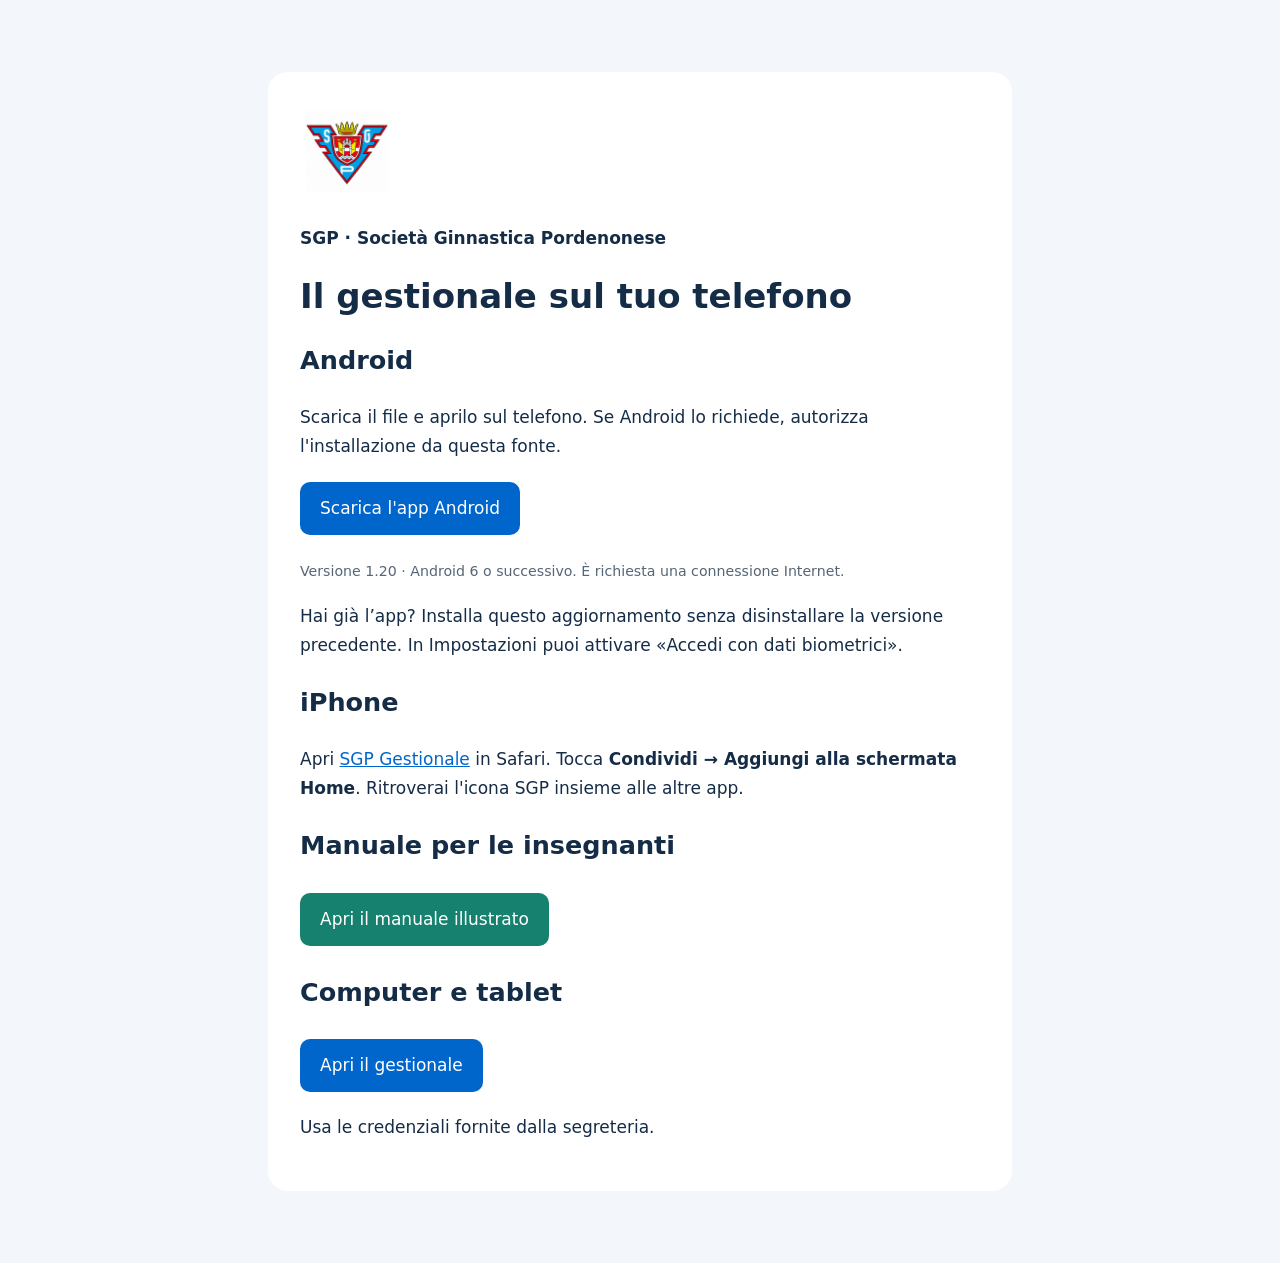
==== installa.html @ 2f0a6590 "Add booking-only lesson packages and linked Wix athlete records; Android 1.20" ====
<!doctype html><html lang="it"><meta charset="utf-8"><meta name="viewport" content="width=device-width,initial-scale=1"><title>Installa SGP Gestionale</title><style>body{font:17px/1.7 system-ui,sans-serif;color:#152c47;background:#f3f6fa;margin:0}main{max-width:680px;margin:8vh auto;padding:32px;background:white;border-radius:20px}.logo{width:94px;height:94px;border-radius:22px;object-fit:contain;background:white}h1{line-height:1.19}a{color:#0066cc}.button{display:inline-block;padding:12px 20px;border-radius:10px;background:#0066cc;color:white;text-decoration:none;margin:4px 5px 4px 0}.secondary{background:#16816e}small{color:#567}</style><main><img class="logo" src="./icon-192.png?v=2" alt="Logo SGP"><p><b>SGP · Società Ginnastica Pordenonese</b></p><h1>Il gestionale sul tuo telefono</h1><h2>Android</h2><p>Scarica il file e aprilo sul telefono. Se Android lo richiede, autorizza l'installazione da questa fonte.</p><a class="button" href="./SGP-Gestionale-Android-1.20.apk" download>Scarica l'app Android</a><p><small>Versione 1.20 · Android 6 o successivo. È richiesta una connessione Internet.</small></p><p>Hai già l’app? Installa questo aggiornamento senza disinstallare la versione precedente. In Impostazioni puoi attivare «Accedi con dati biometrici».</p><h2>iPhone</h2><p>Apri <a href="./">SGP Gestionale</a> in Safari. Tocca <b>Condividi → Aggiungi alla schermata Home</b>. Ritroverai l'icona SGP insieme alle altre app.</p><h2>Manuale per le insegnanti</h2><p><a class="button secondary" href="./Manuale-insegnanti-SGP.pdf">Apri il manuale illustrato</a></p><h2>Computer e tablet</h2><p><a class="button" href="./">Apri il gestionale</a></p><p>Usa le credenziali fornite dalla segreteria.</p></main></html>
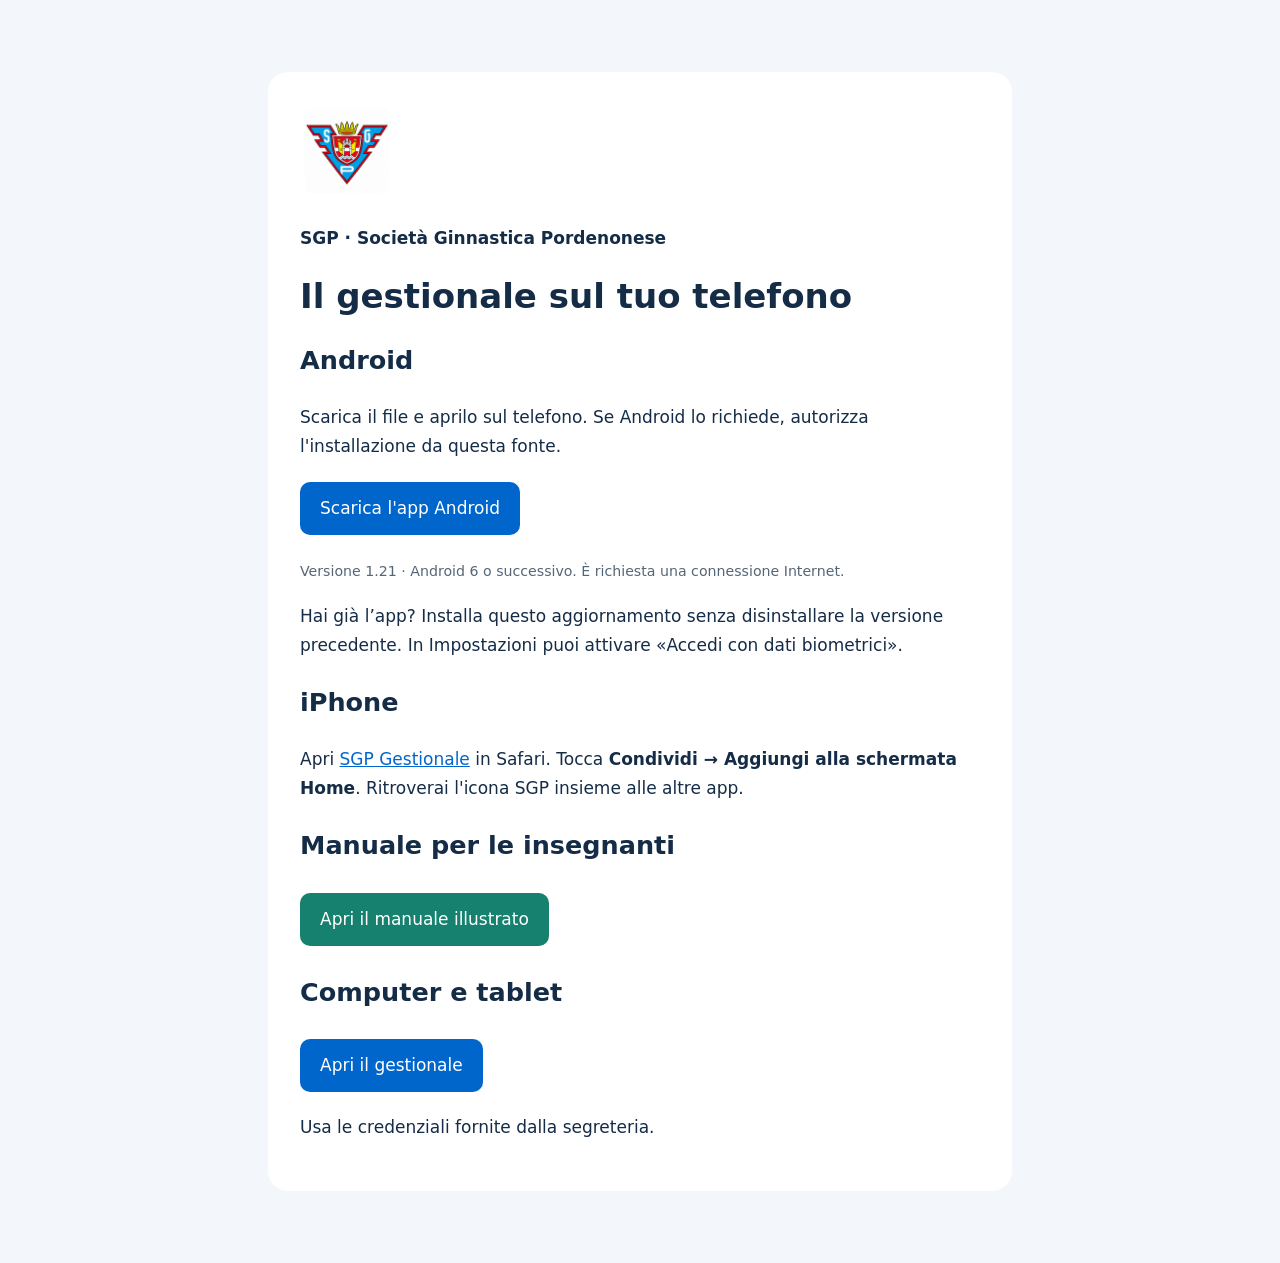
==== commit 76adeed0: "Add secretary controlled seasonal themes and Android 1.21" ====
--- a/installa.html
+++ b/installa.html
@@ -1,2 +1,2 @@
-<!doctype html><html lang="it"><meta charset="utf-8"><meta name="viewport" content="width=device-width,initial-scale=1"><title>Installa SGP Gestionale</title><style>body{font:17px/1.7 system-ui,sans-serif;color:#152c47;background:#f3f6fa;margin:0}main{max-width:680px;margin:8vh auto;padding:32px;background:white;border-radius:20px}.logo{width:94px;height:94px;border-radius:22px;object-fit:contain;background:white}h1{line-height:1.19}a{color:#0066cc}.button{display:inline-block;padding:12px 20px;border-radius:10px;background:#0066cc;color:white;text-decoration:none;margin:4px 5px 4px 0}.secondary{background:#16816e}small{color:#567}</style><main><img class="logo" src="./icon-192.png?v=2" alt="Logo SGP"><p><b>SGP · Società Ginnastica Pordenonese</b></p><h1>Il gestionale sul tuo telefono</h1><h2>Android</h2><p>Scarica il file e aprilo sul telefono. Se Android lo richiede, autorizza l'installazione da questa fonte.</p><a class="button" href="./SGP-Gestionale-Android-1.20.apk" download>Scarica l'app Android</a><p><small>Versione 1.20 · Android 6 o successivo. È richiesta una connessione Internet.</small></p><p>Hai già l’app? Installa questo aggiornamento senza disinstallare la versione precedente. In Impostazioni puoi attivare «Accedi con dati biometrici».</p><h2>iPhone</h2><p>Apri <a href="./">SGP Gestionale</a> in Safari. Tocca <b>Condividi → Aggiungi alla schermata Home</b>. Ritroverai l'icona SGP insieme alle altre app.</p><h2>Manuale per le insegnanti</h2><p><a class="button secondary" href="./Manuale-insegnanti-SGP.pdf">Apri il manuale illustrato</a></p><h2>Computer e tablet</h2><p><a class="button" href="./">Apri il gestionale</a></p><p>Usa le credenziali fornite dalla segreteria.</p></main></html>
+<!doctype html><html lang="it"><meta charset="utf-8"><meta name="viewport" content="width=device-width,initial-scale=1"><title>Installa SGP Gestionale</title><style>body{font:17px/1.7 system-ui,sans-serif;color:#152c47;background:#f3f6fa;margin:0}main{max-width:680px;margin:8vh auto;padding:32px;background:white;border-radius:20px}.logo{width:94px;height:94px;border-radius:22px;object-fit:contain;background:white}h1{line-height:1.19}a{color:#0066cc}.button{display:inline-block;padding:12px 20px;border-radius:10px;background:#0066cc;color:white;text-decoration:none;margin:4px 5px 4px 0}.secondary{background:#16816e}small{color:#567}</style><main><img class="logo" src="./icon-192.png?v=3" alt="Logo SGP"><p><b>SGP · Società Ginnastica Pordenonese</b></p><h1>Il gestionale sul tuo telefono</h1><h2>Android</h2><p>Scarica il file e aprilo sul telefono. Se Android lo richiede, autorizza l'installazione da questa fonte.</p><a class="button" href="./SGP-Gestionale-Android-1.21.apk" download>Scarica l'app Android</a><p><small>Versione 1.21 · Android 6 o successivo. È richiesta una connessione Internet.</small></p><p>Hai già l’app? Installa questo aggiornamento senza disinstallare la versione precedente. In Impostazioni puoi attivare «Accedi con dati biometrici».</p><h2>iPhone</h2><p>Apri <a href="./">SGP Gestionale</a> in Safari. Tocca <b>Condividi → Aggiungi alla schermata Home</b>. Ritroverai l'icona SGP insieme alle altre app.</p><h2>Manuale per le insegnanti</h2><p><a class="button secondary" href="./Manuale-insegnanti-SGP.pdf">Apri il manuale illustrato</a></p><h2>Computer e tablet</h2><p><a class="button" href="./">Apri il gestionale</a></p><p>Usa le credenziali fornite dalla segreteria.</p></main></html>
 
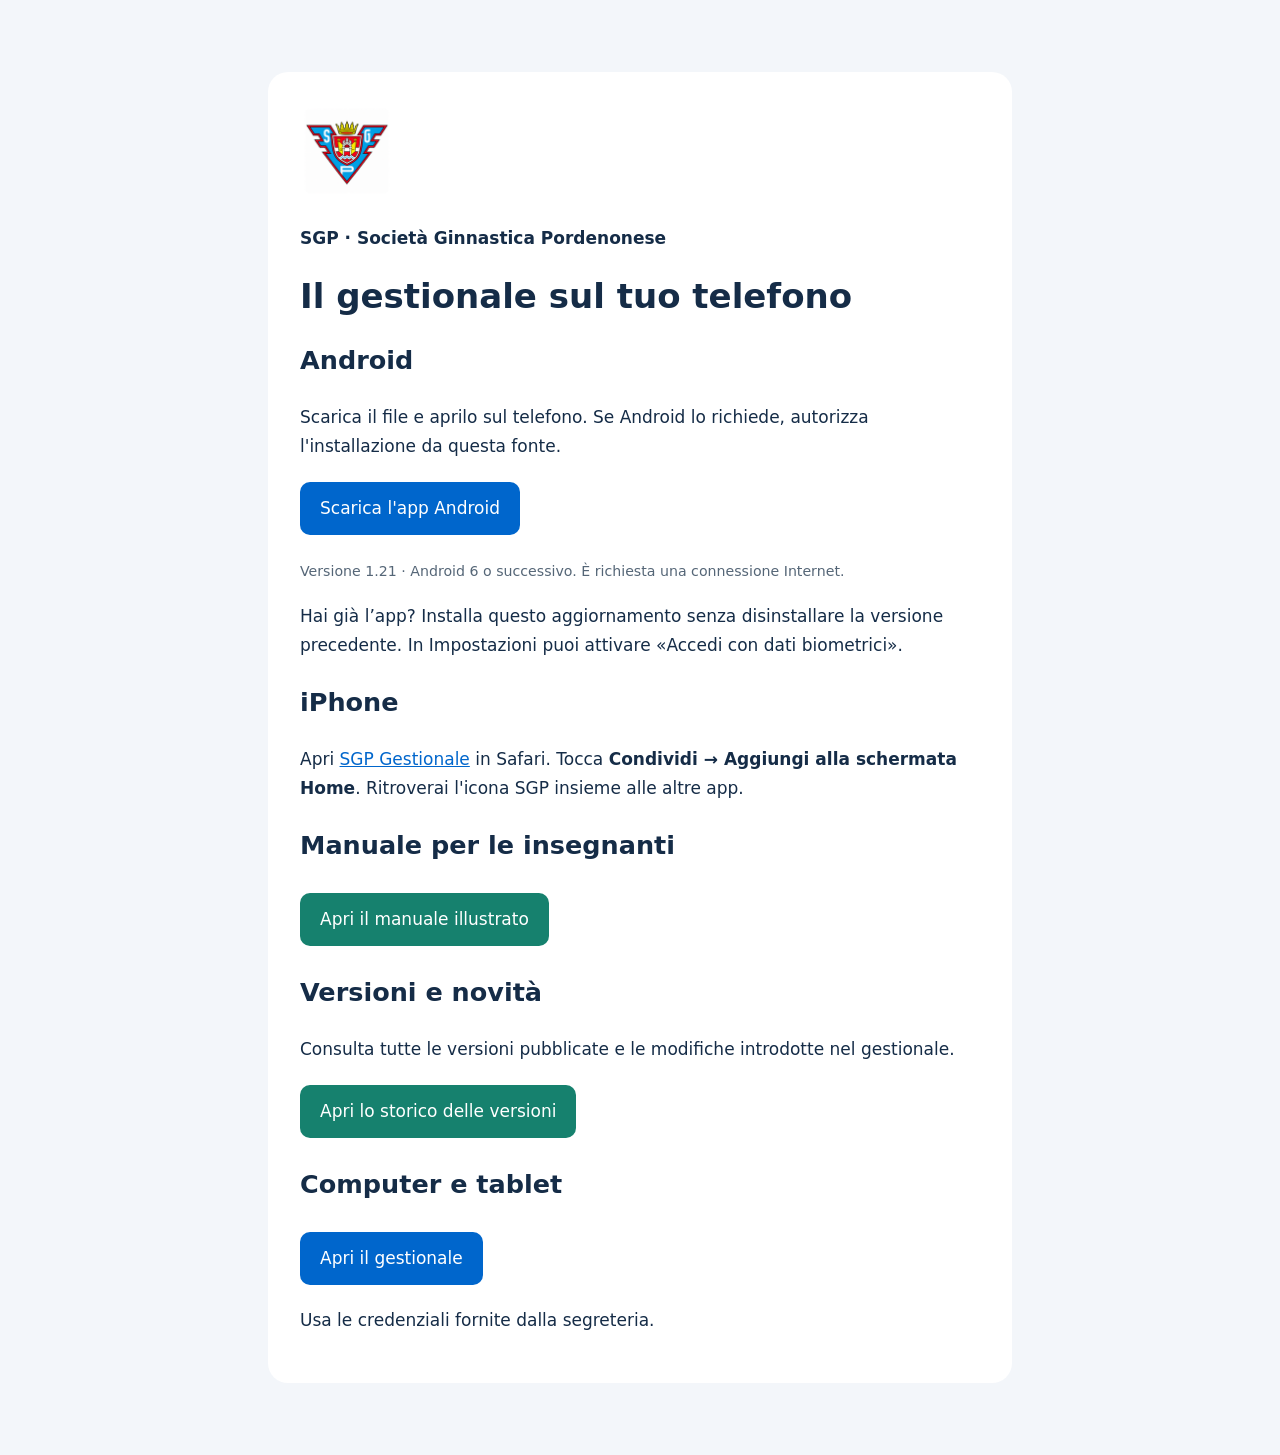
==== commit 64673f78: "Publish complete release history and link it from installer" ====
--- a/installa.html
+++ b/installa.html
@@ -1,2 +1,2 @@
-<!doctype html><html lang="it"><meta charset="utf-8"><meta name="viewport" content="width=device-width,initial-scale=1"><title>Installa SGP Gestionale</title><style>body{font:17px/1.7 system-ui,sans-serif;color:#152c47;background:#f3f6fa;margin:0}main{max-width:680px;margin:8vh auto;padding:32px;background:white;border-radius:20px}.logo{width:94px;height:94px;border-radius:22px;object-fit:contain;background:white}h1{line-height:1.19}a{color:#0066cc}.button{display:inline-block;padding:12px 20px;border-radius:10px;background:#0066cc;color:white;text-decoration:none;margin:4px 5px 4px 0}.secondary{background:#16816e}small{color:#567}</style><main><img class="logo" src="./icon-192.png?v=3" alt="Logo SGP"><p><b>SGP · Società Ginnastica Pordenonese</b></p><h1>Il gestionale sul tuo telefono</h1><h2>Android</h2><p>Scarica il file e aprilo sul telefono. Se Android lo richiede, autorizza l'installazione da questa fonte.</p><a class="button" href="./SGP-Gestionale-Android-1.21.apk" download>Scarica l'app Android</a><p><small>Versione 1.21 · Android 6 o successivo. È richiesta una connessione Internet.</small></p><p>Hai già l’app? Installa questo aggiornamento senza disinstallare la versione precedente. In Impostazioni puoi attivare «Accedi con dati biometrici».</p><h2>iPhone</h2><p>Apri <a href="./">SGP Gestionale</a> in Safari. Tocca <b>Condividi → Aggiungi alla schermata Home</b>. Ritroverai l'icona SGP insieme alle altre app.</p><h2>Manuale per le insegnanti</h2><p><a class="button secondary" href="./Manuale-insegnanti-SGP.pdf">Apri il manuale illustrato</a></p><h2>Computer e tablet</h2><p><a class="button" href="./">Apri il gestionale</a></p><p>Usa le credenziali fornite dalla segreteria.</p></main></html>
+<!doctype html><html lang="it"><meta charset="utf-8"><meta name="viewport" content="width=device-width,initial-scale=1"><title>Installa SGP Gestionale</title><style>body{font:17px/1.7 system-ui,sans-serif;color:#152c47;background:#f3f6fa;margin:0}main{max-width:680px;margin:8vh auto;padding:32px;background:white;border-radius:20px}.logo{width:94px;height:94px;border-radius:22px;object-fit:contain;background:white}h1{line-height:1.19}a{color:#0066cc}.button{display:inline-block;padding:12px 20px;border-radius:10px;background:#0066cc;color:white;text-decoration:none;margin:4px 5px 4px 0}.secondary{background:#16816e}small{color:#567}</style><main><img class="logo" src="./icon-192.png?v=3" alt="Logo SGP"><p><b>SGP · Società Ginnastica Pordenonese</b></p><h1>Il gestionale sul tuo telefono</h1><h2>Android</h2><p>Scarica il file e aprilo sul telefono. Se Android lo richiede, autorizza l'installazione da questa fonte.</p><a class="button" href="./SGP-Gestionale-Android-1.21.apk" download>Scarica l'app Android</a><p><small>Versione 1.21 · Android 6 o successivo. È richiesta una connessione Internet.</small></p><p>Hai già l’app? Installa questo aggiornamento senza disinstallare la versione precedente. In Impostazioni puoi attivare «Accedi con dati biometrici».</p><h2>iPhone</h2><p>Apri <a href="./">SGP Gestionale</a> in Safari. Tocca <b>Condividi → Aggiungi alla schermata Home</b>. Ritroverai l'icona SGP insieme alle altre app.</p><h2>Manuale per le insegnanti</h2><p><a class="button secondary" href="./Manuale-insegnanti-SGP.pdf">Apri il manuale illustrato</a></p><h2>Versioni e novità</h2><p>Consulta tutte le versioni pubblicate e le modifiche introdotte nel gestionale.</p><p><a class="button secondary" href="./versioni.html">Apri lo storico delle versioni</a></p><h2>Computer e tablet</h2><p><a class="button" href="./">Apri il gestionale</a></p><p>Usa le credenziali fornite dalla segreteria.</p></main></html>
 
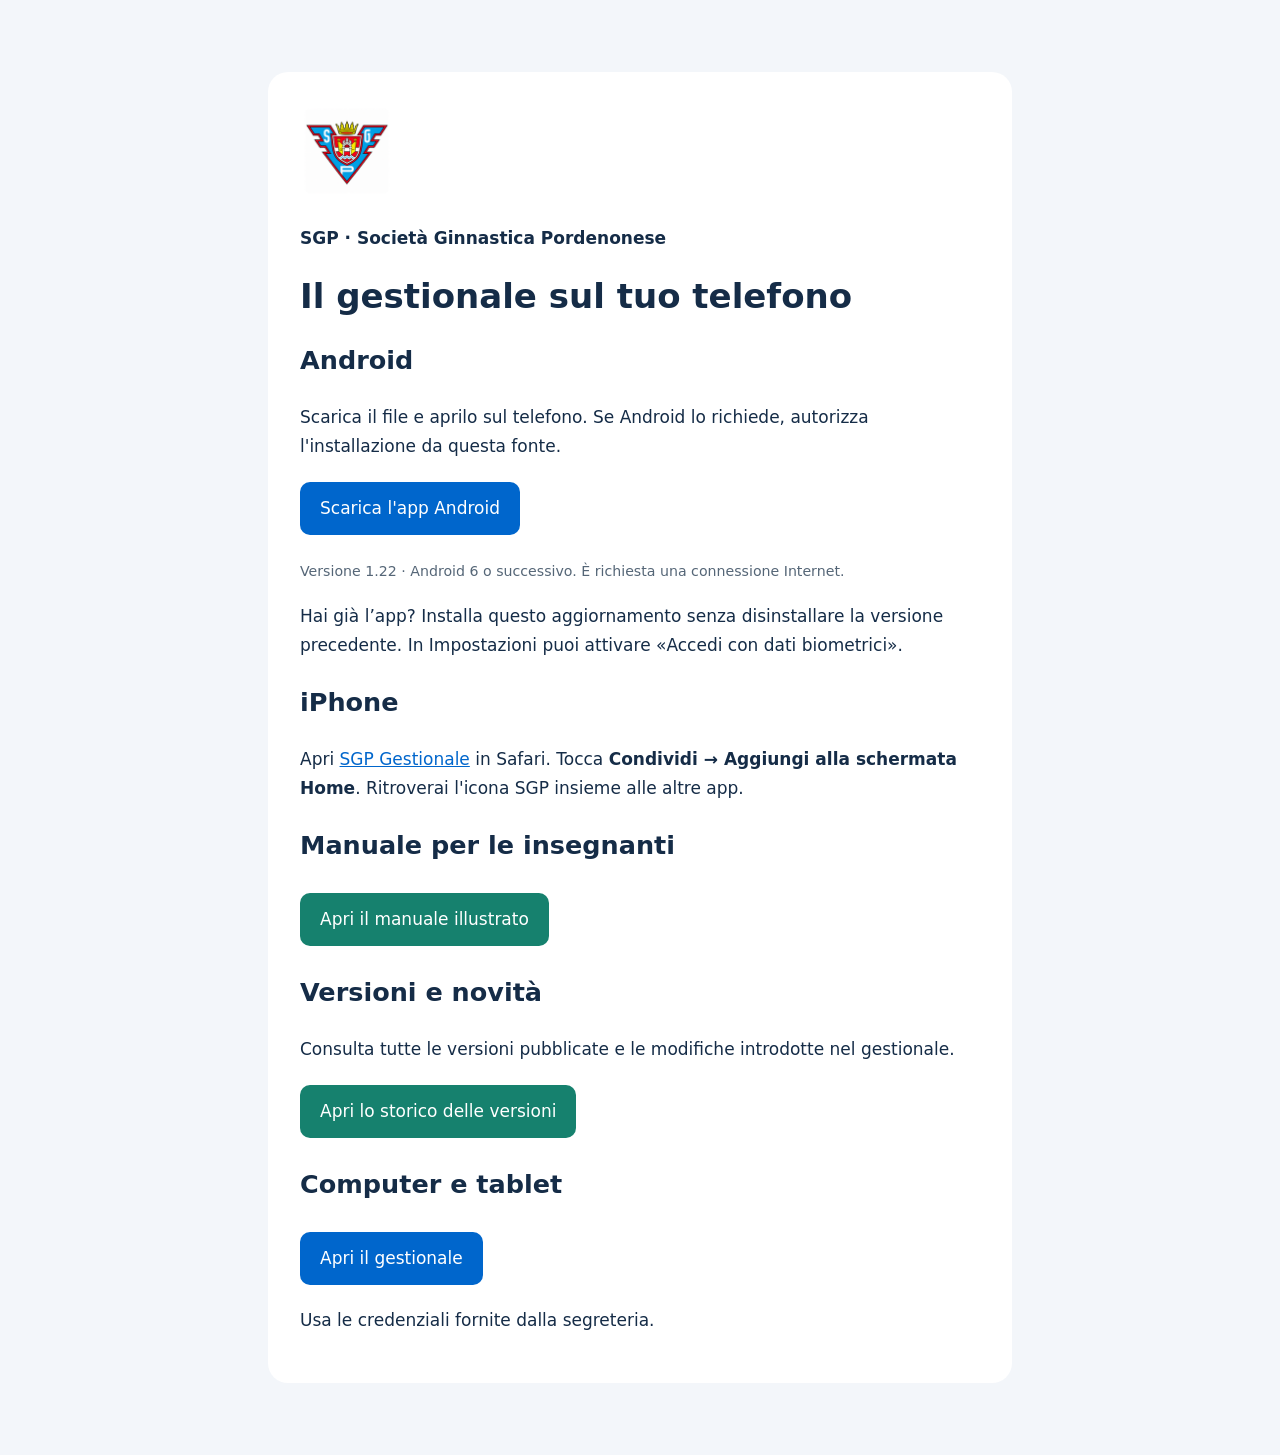
==== commit bee9c147: "Add per-course first lesson dates for trial athletes; Android 1.22" ====
--- a/installa.html
+++ b/installa.html
@@ -1,2 +1,2 @@
-<!doctype html><html lang="it"><meta charset="utf-8"><meta name="viewport" content="width=device-width,initial-scale=1"><title>Installa SGP Gestionale</title><style>body{font:17px/1.7 system-ui,sans-serif;color:#152c47;background:#f3f6fa;margin:0}main{max-width:680px;margin:8vh auto;padding:32px;background:white;border-radius:20px}.logo{width:94px;height:94px;border-radius:22px;object-fit:contain;background:white}h1{line-height:1.19}a{color:#0066cc}.button{display:inline-block;padding:12px 20px;border-radius:10px;background:#0066cc;color:white;text-decoration:none;margin:4px 5px 4px 0}.secondary{background:#16816e}small{color:#567}</style><main><img class="logo" src="./icon-192.png?v=3" alt="Logo SGP"><p><b>SGP · Società Ginnastica Pordenonese</b></p><h1>Il gestionale sul tuo telefono</h1><h2>Android</h2><p>Scarica il file e aprilo sul telefono. Se Android lo richiede, autorizza l'installazione da questa fonte.</p><a class="button" href="./SGP-Gestionale-Android-1.21.apk" download>Scarica l'app Android</a><p><small>Versione 1.21 · Android 6 o successivo. È richiesta una connessione Internet.</small></p><p>Hai già l’app? Installa questo aggiornamento senza disinstallare la versione precedente. In Impostazioni puoi attivare «Accedi con dati biometrici».</p><h2>iPhone</h2><p>Apri <a href="./">SGP Gestionale</a> in Safari. Tocca <b>Condividi → Aggiungi alla schermata Home</b>. Ritroverai l'icona SGP insieme alle altre app.</p><h2>Manuale per le insegnanti</h2><p><a class="button secondary" href="./Manuale-insegnanti-SGP.pdf">Apri il manuale illustrato</a></p><h2>Versioni e novità</h2><p>Consulta tutte le versioni pubblicate e le modifiche introdotte nel gestionale.</p><p><a class="button secondary" href="./versioni.html">Apri lo storico delle versioni</a></p><h2>Computer e tablet</h2><p><a class="button" href="./">Apri il gestionale</a></p><p>Usa le credenziali fornite dalla segreteria.</p></main></html>
+<!doctype html><html lang="it"><meta charset="utf-8"><meta name="viewport" content="width=device-width,initial-scale=1"><title>Installa SGP Gestionale</title><style>body{font:17px/1.7 system-ui,sans-serif;color:#152c47;background:#f3f6fa;margin:0}main{max-width:680px;margin:8vh auto;padding:32px;background:white;border-radius:20px}.logo{width:94px;height:94px;border-radius:22px;object-fit:contain;background:white}h1{line-height:1.19}a{color:#0066cc}.button{display:inline-block;padding:12px 20px;border-radius:10px;background:#0066cc;color:white;text-decoration:none;margin:4px 5px 4px 0}.secondary{background:#16816e}small{color:#567}</style><main><img class="logo" src="./icon-192.png?v=3" alt="Logo SGP"><p><b>SGP · Società Ginnastica Pordenonese</b></p><h1>Il gestionale sul tuo telefono</h1><h2>Android</h2><p>Scarica il file e aprilo sul telefono. Se Android lo richiede, autorizza l'installazione da questa fonte.</p><a class="button" href="./SGP-Gestionale-Android-1.22.apk" download>Scarica l'app Android</a><p><small>Versione 1.22 · Android 6 o successivo. È richiesta una connessione Internet.</small></p><p>Hai già l’app? Installa questo aggiornamento senza disinstallare la versione precedente. In Impostazioni puoi attivare «Accedi con dati biometrici».</p><h2>iPhone</h2><p>Apri <a href="./">SGP Gestionale</a> in Safari. Tocca <b>Condividi → Aggiungi alla schermata Home</b>. Ritroverai l'icona SGP insieme alle altre app.</p><h2>Manuale per le insegnanti</h2><p><a class="button secondary" href="./Manuale-insegnanti-SGP.pdf">Apri il manuale illustrato</a></p><h2>Versioni e novità</h2><p>Consulta tutte le versioni pubblicate e le modifiche introdotte nel gestionale.</p><p><a class="button secondary" href="./versioni.html">Apri lo storico delle versioni</a></p><h2>Computer e tablet</h2><p><a class="button" href="./">Apri il gestionale</a></p><p>Usa le credenziali fornite dalla segreteria.</p></main></html>
 
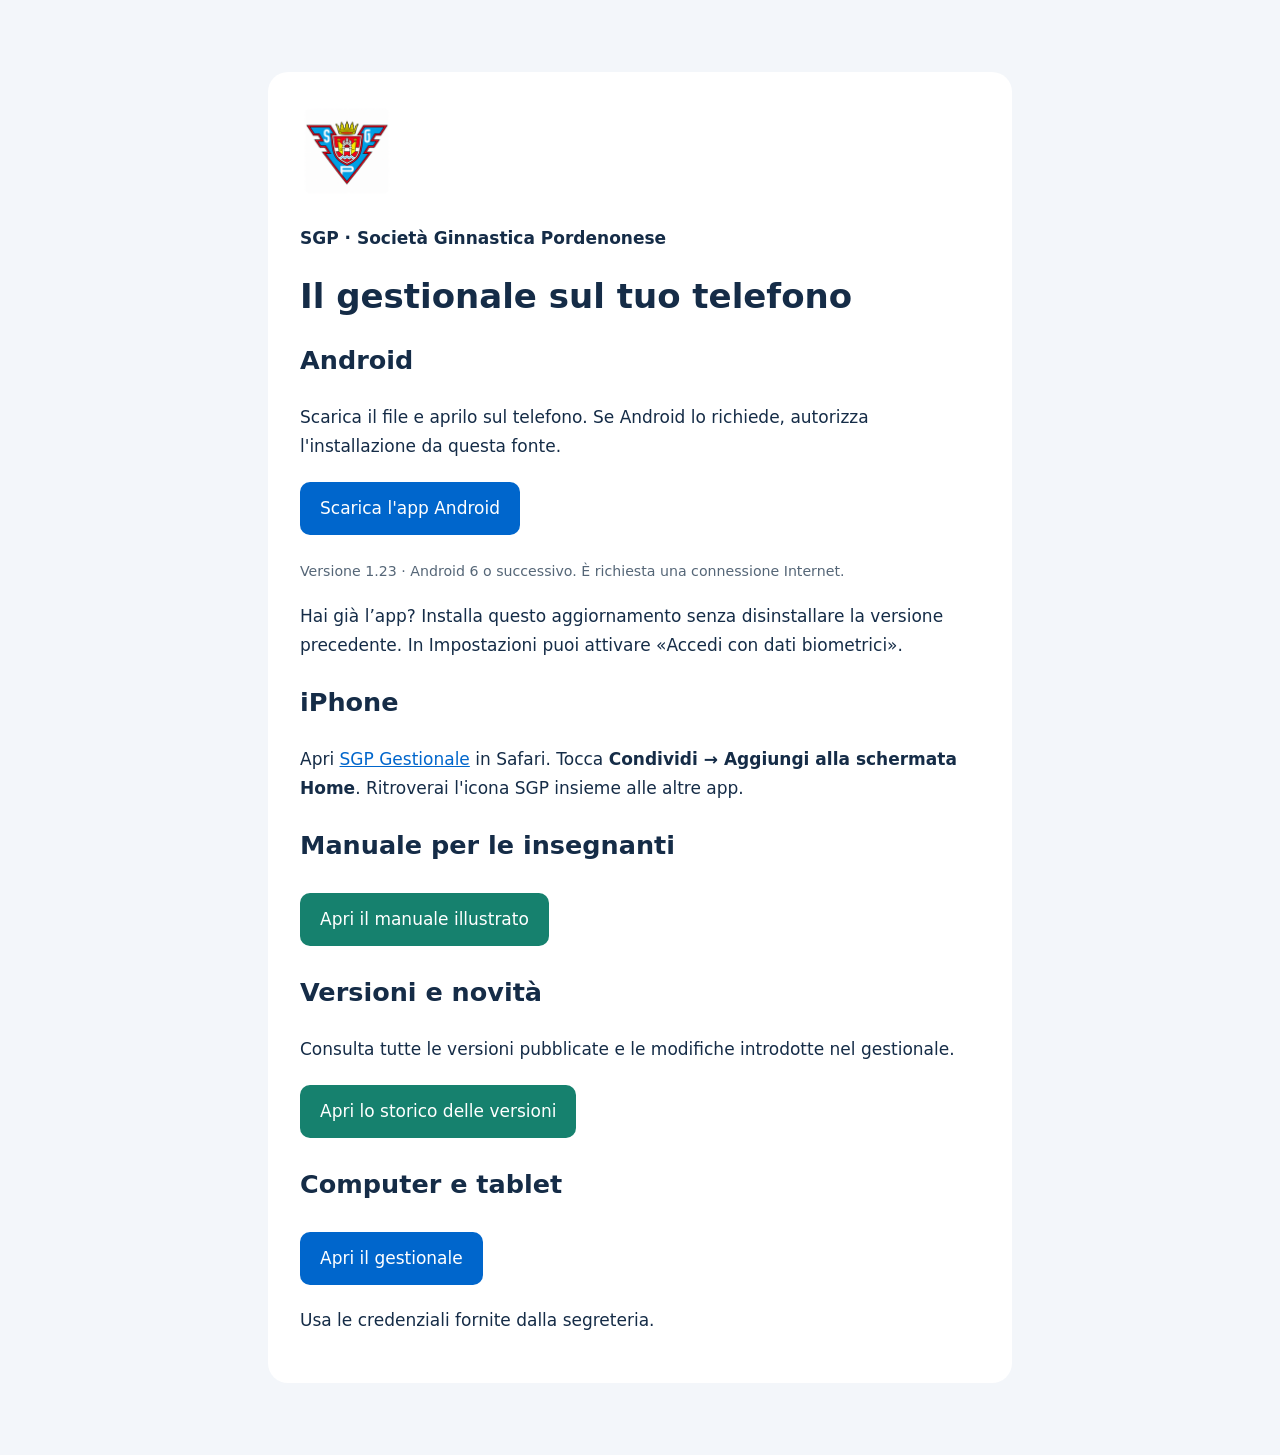
==== commit 66cb6e52: "Add daily athlete birthday reminder with current courses (1.23)" ====
--- a/installa.html
+++ b/installa.html
@@ -1,2 +1,2 @@
-<!doctype html><html lang="it"><meta charset="utf-8"><meta name="viewport" content="width=device-width,initial-scale=1"><title>Installa SGP Gestionale</title><style>body{font:17px/1.7 system-ui,sans-serif;color:#152c47;background:#f3f6fa;margin:0}main{max-width:680px;margin:8vh auto;padding:32px;background:white;border-radius:20px}.logo{width:94px;height:94px;border-radius:22px;object-fit:contain;background:white}h1{line-height:1.19}a{color:#0066cc}.button{display:inline-block;padding:12px 20px;border-radius:10px;background:#0066cc;color:white;text-decoration:none;margin:4px 5px 4px 0}.secondary{background:#16816e}small{color:#567}</style><main><img class="logo" src="./icon-192.png?v=3" alt="Logo SGP"><p><b>SGP · Società Ginnastica Pordenonese</b></p><h1>Il gestionale sul tuo telefono</h1><h2>Android</h2><p>Scarica il file e aprilo sul telefono. Se Android lo richiede, autorizza l'installazione da questa fonte.</p><a class="button" href="./SGP-Gestionale-Android-1.22.apk" download>Scarica l'app Android</a><p><small>Versione 1.22 · Android 6 o successivo. È richiesta una connessione Internet.</small></p><p>Hai già l’app? Installa questo aggiornamento senza disinstallare la versione precedente. In Impostazioni puoi attivare «Accedi con dati biometrici».</p><h2>iPhone</h2><p>Apri <a href="./">SGP Gestionale</a> in Safari. Tocca <b>Condividi → Aggiungi alla schermata Home</b>. Ritroverai l'icona SGP insieme alle altre app.</p><h2>Manuale per le insegnanti</h2><p><a class="button secondary" href="./Manuale-insegnanti-SGP.pdf">Apri il manuale illustrato</a></p><h2>Versioni e novità</h2><p>Consulta tutte le versioni pubblicate e le modifiche introdotte nel gestionale.</p><p><a class="button secondary" href="./versioni.html">Apri lo storico delle versioni</a></p><h2>Computer e tablet</h2><p><a class="button" href="./">Apri il gestionale</a></p><p>Usa le credenziali fornite dalla segreteria.</p></main></html>
+<!doctype html><html lang="it"><meta charset="utf-8"><meta name="viewport" content="width=device-width,initial-scale=1"><title>Installa SGP Gestionale</title><style>body{font:17px/1.7 system-ui,sans-serif;color:#152c47;background:#f3f6fa;margin:0}main{max-width:680px;margin:8vh auto;padding:32px;background:white;border-radius:20px}.logo{width:94px;height:94px;border-radius:22px;object-fit:contain;background:white}h1{line-height:1.19}a{color:#0066cc}.button{display:inline-block;padding:12px 20px;border-radius:10px;background:#0066cc;color:white;text-decoration:none;margin:4px 5px 4px 0}.secondary{background:#16816e}small{color:#567}</style><main><img class="logo" src="./icon-192.png?v=3" alt="Logo SGP"><p><b>SGP · Società Ginnastica Pordenonese</b></p><h1>Il gestionale sul tuo telefono</h1><h2>Android</h2><p>Scarica il file e aprilo sul telefono. Se Android lo richiede, autorizza l'installazione da questa fonte.</p><a class="button" href="./SGP-Gestionale-Android-1.23.apk" download>Scarica l'app Android</a><p><small>Versione 1.23 · Android 6 o successivo. È richiesta una connessione Internet.</small></p><p>Hai già l’app? Installa questo aggiornamento senza disinstallare la versione precedente. In Impostazioni puoi attivare «Accedi con dati biometrici».</p><h2>iPhone</h2><p>Apri <a href="./">SGP Gestionale</a> in Safari. Tocca <b>Condividi → Aggiungi alla schermata Home</b>. Ritroverai l'icona SGP insieme alle altre app.</p><h2>Manuale per le insegnanti</h2><p><a class="button secondary" href="./Manuale-insegnanti-SGP.pdf">Apri il manuale illustrato</a></p><h2>Versioni e novità</h2><p>Consulta tutte le versioni pubblicate e le modifiche introdotte nel gestionale.</p><p><a class="button secondary" href="./versioni.html">Apri lo storico delle versioni</a></p><h2>Computer e tablet</h2><p><a class="button" href="./">Apri il gestionale</a></p><p>Usa le credenziali fornite dalla segreteria.</p></main></html>
 
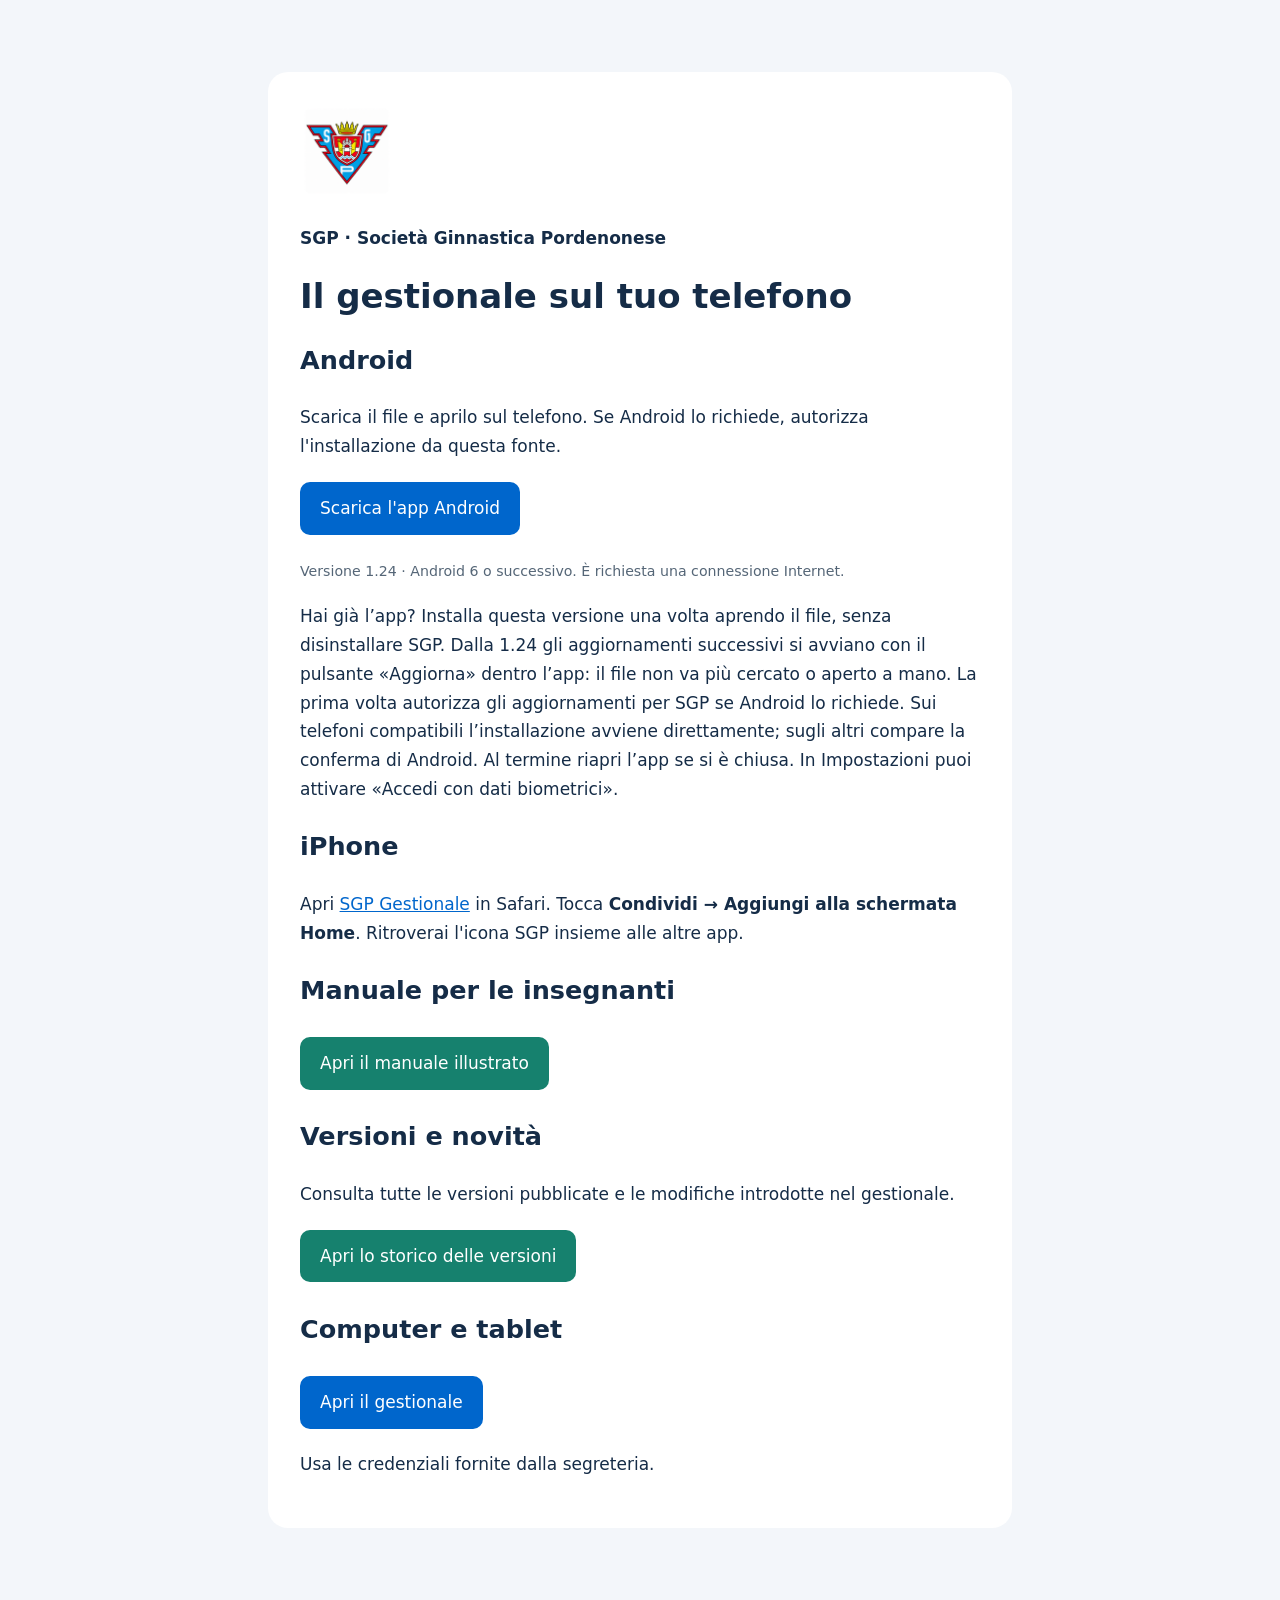
==== commit 4eb0ee86: "Add verified in-app Android self-updates (1.24)" ====
--- a/installa.html
+++ b/installa.html
@@ -1,2 +1,2 @@
-<!doctype html><html lang="it"><meta charset="utf-8"><meta name="viewport" content="width=device-width,initial-scale=1"><title>Installa SGP Gestionale</title><style>body{font:17px/1.7 system-ui,sans-serif;color:#152c47;background:#f3f6fa;margin:0}main{max-width:680px;margin:8vh auto;padding:32px;background:white;border-radius:20px}.logo{width:94px;height:94px;border-radius:22px;object-fit:contain;background:white}h1{line-height:1.19}a{color:#0066cc}.button{display:inline-block;padding:12px 20px;border-radius:10px;background:#0066cc;color:white;text-decoration:none;margin:4px 5px 4px 0}.secondary{background:#16816e}small{color:#567}</style><main><img class="logo" src="./icon-192.png?v=3" alt="Logo SGP"><p><b>SGP · Società Ginnastica Pordenonese</b></p><h1>Il gestionale sul tuo telefono</h1><h2>Android</h2><p>Scarica il file e aprilo sul telefono. Se Android lo richiede, autorizza l'installazione da questa fonte.</p><a class="button" href="./SGP-Gestionale-Android-1.23.apk" download>Scarica l'app Android</a><p><small>Versione 1.23 · Android 6 o successivo. È richiesta una connessione Internet.</small></p><p>Hai già l’app? Installa questo aggiornamento senza disinstallare la versione precedente. In Impostazioni puoi attivare «Accedi con dati biometrici».</p><h2>iPhone</h2><p>Apri <a href="./">SGP Gestionale</a> in Safari. Tocca <b>Condividi → Aggiungi alla schermata Home</b>. Ritroverai l'icona SGP insieme alle altre app.</p><h2>Manuale per le insegnanti</h2><p><a class="button secondary" href="./Manuale-insegnanti-SGP.pdf">Apri il manuale illustrato</a></p><h2>Versioni e novità</h2><p>Consulta tutte le versioni pubblicate e le modifiche introdotte nel gestionale.</p><p><a class="button secondary" href="./versioni.html">Apri lo storico delle versioni</a></p><h2>Computer e tablet</h2><p><a class="button" href="./">Apri il gestionale</a></p><p>Usa le credenziali fornite dalla segreteria.</p></main></html>
+<!doctype html><html lang="it"><meta charset="utf-8"><meta name="viewport" content="width=device-width,initial-scale=1"><title>Installa SGP Gestionale</title><style>body{font:17px/1.7 system-ui,sans-serif;color:#152c47;background:#f3f6fa;margin:0}main{max-width:680px;margin:8vh auto;padding:32px;background:white;border-radius:20px}.logo{width:94px;height:94px;border-radius:22px;object-fit:contain;background:white}h1{line-height:1.19}a{color:#0066cc}.button{display:inline-block;padding:12px 20px;border-radius:10px;background:#0066cc;color:white;text-decoration:none;margin:4px 5px 4px 0}.secondary{background:#16816e}small{color:#567}</style><main><img class="logo" src="./icon-192.png?v=3" alt="Logo SGP"><p><b>SGP · Società Ginnastica Pordenonese</b></p><h1>Il gestionale sul tuo telefono</h1><h2>Android</h2><p>Scarica il file e aprilo sul telefono. Se Android lo richiede, autorizza l'installazione da questa fonte.</p><a class="button" href="./SGP-Gestionale-Android-1.24.apk" download>Scarica l'app Android</a><p><small>Versione 1.24 · Android 6 o successivo. È richiesta una connessione Internet.</small></p><p>Hai già l’app? Installa questa versione una volta aprendo il file, senza disinstallare SGP. Dalla 1.24 gli aggiornamenti successivi si avviano con il pulsante «Aggiorna» dentro l’app: il file non va più cercato o aperto a mano. La prima volta autorizza gli aggiornamenti per SGP se Android lo richiede. Sui telefoni compatibili l’installazione avviene direttamente; sugli altri compare la conferma di Android. Al termine riapri l’app se si è chiusa. In Impostazioni puoi attivare «Accedi con dati biometrici».</p><h2>iPhone</h2><p>Apri <a href="./">SGP Gestionale</a> in Safari. Tocca <b>Condividi → Aggiungi alla schermata Home</b>. Ritroverai l'icona SGP insieme alle altre app.</p><h2>Manuale per le insegnanti</h2><p><a class="button secondary" href="./Manuale-insegnanti-SGP.pdf">Apri il manuale illustrato</a></p><h2>Versioni e novità</h2><p>Consulta tutte le versioni pubblicate e le modifiche introdotte nel gestionale.</p><p><a class="button secondary" href="./versioni.html">Apri lo storico delle versioni</a></p><h2>Computer e tablet</h2><p><a class="button" href="./">Apri il gestionale</a></p><p>Usa le credenziali fornite dalla segreteria.</p></main></html>
 
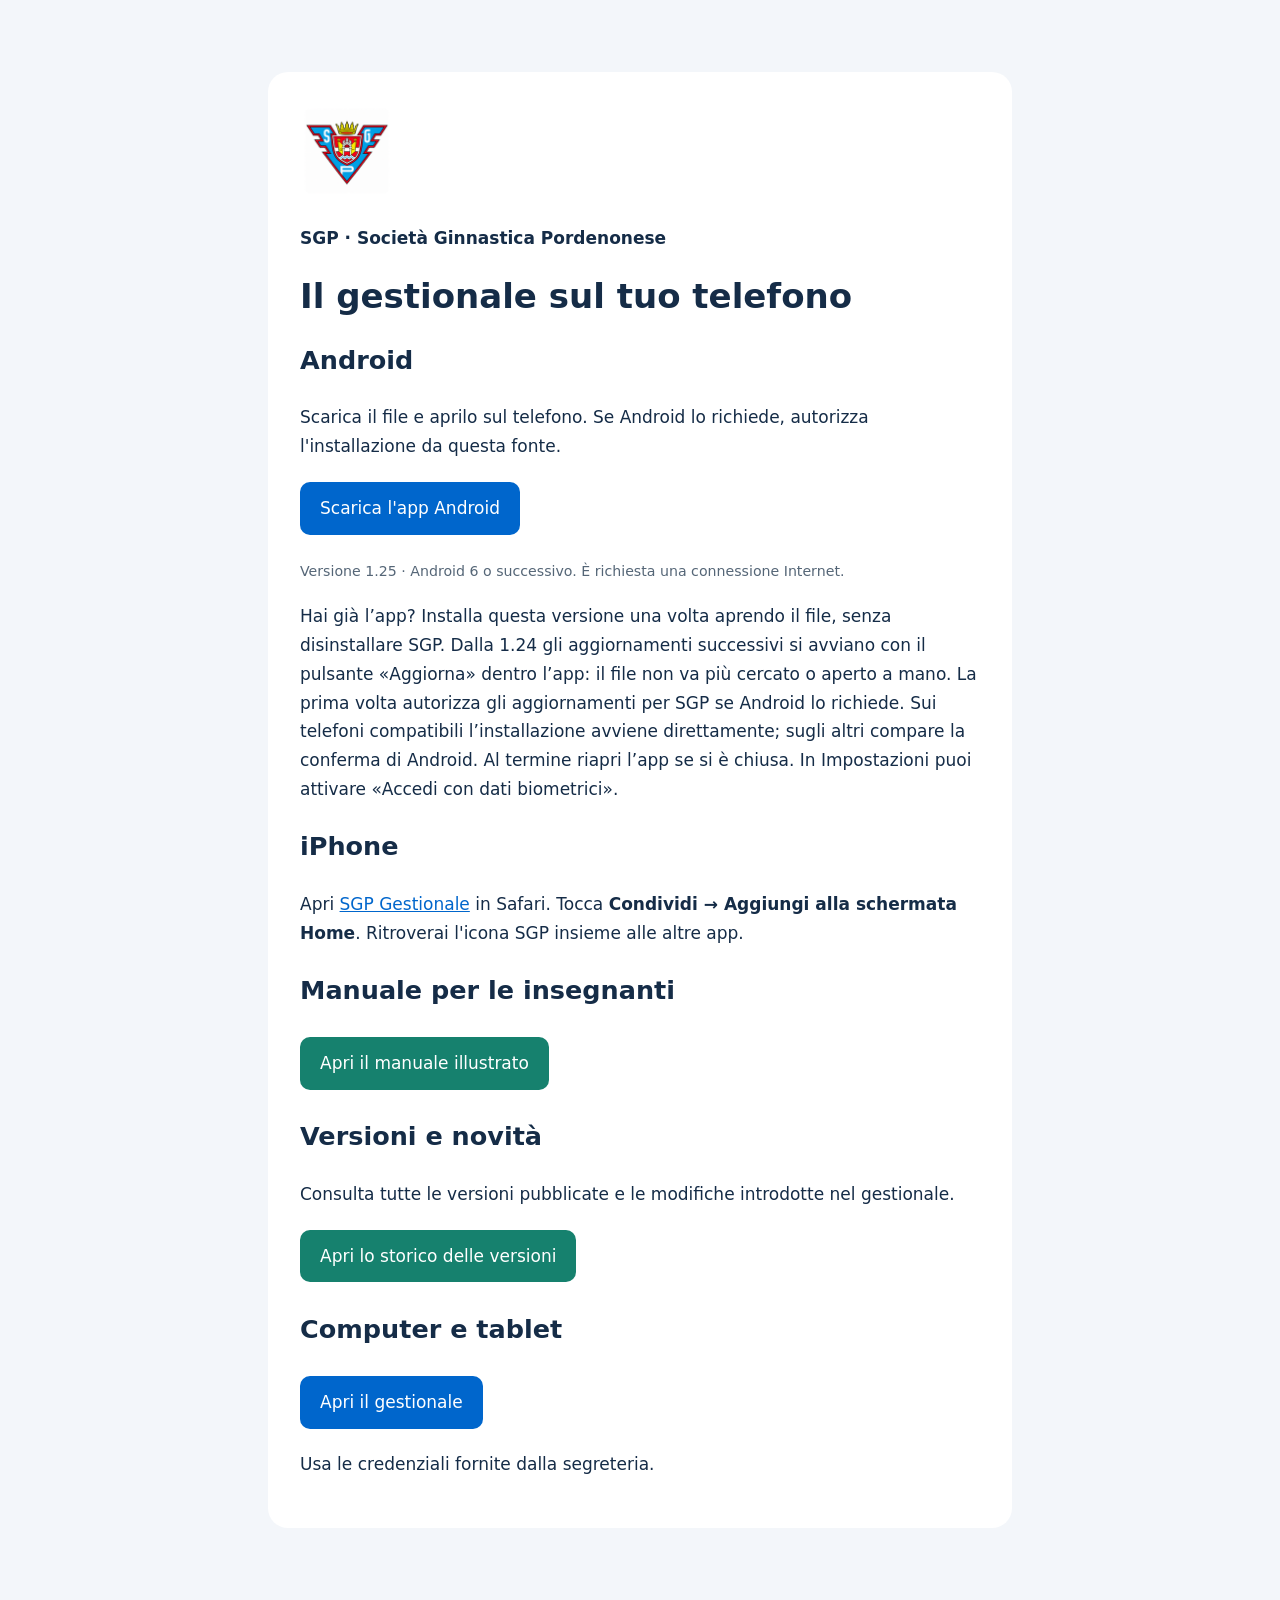
==== commit f18455b4: "Allow same-day roll calls after class and recognize fixed teachers (1.25)" ====
--- a/installa.html
+++ b/installa.html
@@ -1,2 +1,2 @@
-<!doctype html><html lang="it"><meta charset="utf-8"><meta name="viewport" content="width=device-width,initial-scale=1"><title>Installa SGP Gestionale</title><style>body{font:17px/1.7 system-ui,sans-serif;color:#152c47;background:#f3f6fa;margin:0}main{max-width:680px;margin:8vh auto;padding:32px;background:white;border-radius:20px}.logo{width:94px;height:94px;border-radius:22px;object-fit:contain;background:white}h1{line-height:1.19}a{color:#0066cc}.button{display:inline-block;padding:12px 20px;border-radius:10px;background:#0066cc;color:white;text-decoration:none;margin:4px 5px 4px 0}.secondary{background:#16816e}small{color:#567}</style><main><img class="logo" src="./icon-192.png?v=3" alt="Logo SGP"><p><b>SGP · Società Ginnastica Pordenonese</b></p><h1>Il gestionale sul tuo telefono</h1><h2>Android</h2><p>Scarica il file e aprilo sul telefono. Se Android lo richiede, autorizza l'installazione da questa fonte.</p><a class="button" href="./SGP-Gestionale-Android-1.24.apk" download>Scarica l'app Android</a><p><small>Versione 1.24 · Android 6 o successivo. È richiesta una connessione Internet.</small></p><p>Hai già l’app? Installa questa versione una volta aprendo il file, senza disinstallare SGP. Dalla 1.24 gli aggiornamenti successivi si avviano con il pulsante «Aggiorna» dentro l’app: il file non va più cercato o aperto a mano. La prima volta autorizza gli aggiornamenti per SGP se Android lo richiede. Sui telefoni compatibili l’installazione avviene direttamente; sugli altri compare la conferma di Android. Al termine riapri l’app se si è chiusa. In Impostazioni puoi attivare «Accedi con dati biometrici».</p><h2>iPhone</h2><p>Apri <a href="./">SGP Gestionale</a> in Safari. Tocca <b>Condividi → Aggiungi alla schermata Home</b>. Ritroverai l'icona SGP insieme alle altre app.</p><h2>Manuale per le insegnanti</h2><p><a class="button secondary" href="./Manuale-insegnanti-SGP.pdf">Apri il manuale illustrato</a></p><h2>Versioni e novità</h2><p>Consulta tutte le versioni pubblicate e le modifiche introdotte nel gestionale.</p><p><a class="button secondary" href="./versioni.html">Apri lo storico delle versioni</a></p><h2>Computer e tablet</h2><p><a class="button" href="./">Apri il gestionale</a></p><p>Usa le credenziali fornite dalla segreteria.</p></main></html>
+<!doctype html><html lang="it"><meta charset="utf-8"><meta name="viewport" content="width=device-width,initial-scale=1"><title>Installa SGP Gestionale</title><style>body{font:17px/1.7 system-ui,sans-serif;color:#152c47;background:#f3f6fa;margin:0}main{max-width:680px;margin:8vh auto;padding:32px;background:white;border-radius:20px}.logo{width:94px;height:94px;border-radius:22px;object-fit:contain;background:white}h1{line-height:1.19}a{color:#0066cc}.button{display:inline-block;padding:12px 20px;border-radius:10px;background:#0066cc;color:white;text-decoration:none;margin:4px 5px 4px 0}.secondary{background:#16816e}small{color:#567}</style><main><img class="logo" src="./icon-192.png?v=3" alt="Logo SGP"><p><b>SGP · Società Ginnastica Pordenonese</b></p><h1>Il gestionale sul tuo telefono</h1><h2>Android</h2><p>Scarica il file e aprilo sul telefono. Se Android lo richiede, autorizza l'installazione da questa fonte.</p><a class="button" href="./SGP-Gestionale-Android-1.25.apk" download>Scarica l'app Android</a><p><small>Versione 1.25 · Android 6 o successivo. È richiesta una connessione Internet.</small></p><p>Hai già l’app? Installa questa versione una volta aprendo il file, senza disinstallare SGP. Dalla 1.24 gli aggiornamenti successivi si avviano con il pulsante «Aggiorna» dentro l’app: il file non va più cercato o aperto a mano. La prima volta autorizza gli aggiornamenti per SGP se Android lo richiede. Sui telefoni compatibili l’installazione avviene direttamente; sugli altri compare la conferma di Android. Al termine riapri l’app se si è chiusa. In Impostazioni puoi attivare «Accedi con dati biometrici».</p><h2>iPhone</h2><p>Apri <a href="./">SGP Gestionale</a> in Safari. Tocca <b>Condividi → Aggiungi alla schermata Home</b>. Ritroverai l'icona SGP insieme alle altre app.</p><h2>Manuale per le insegnanti</h2><p><a class="button secondary" href="./Manuale-insegnanti-SGP.pdf">Apri il manuale illustrato</a></p><h2>Versioni e novità</h2><p>Consulta tutte le versioni pubblicate e le modifiche introdotte nel gestionale.</p><p><a class="button secondary" href="./versioni.html">Apri lo storico delle versioni</a></p><h2>Computer e tablet</h2><p><a class="button" href="./">Apri il gestionale</a></p><p>Usa le credenziali fornite dalla segreteria.</p></main></html>
 
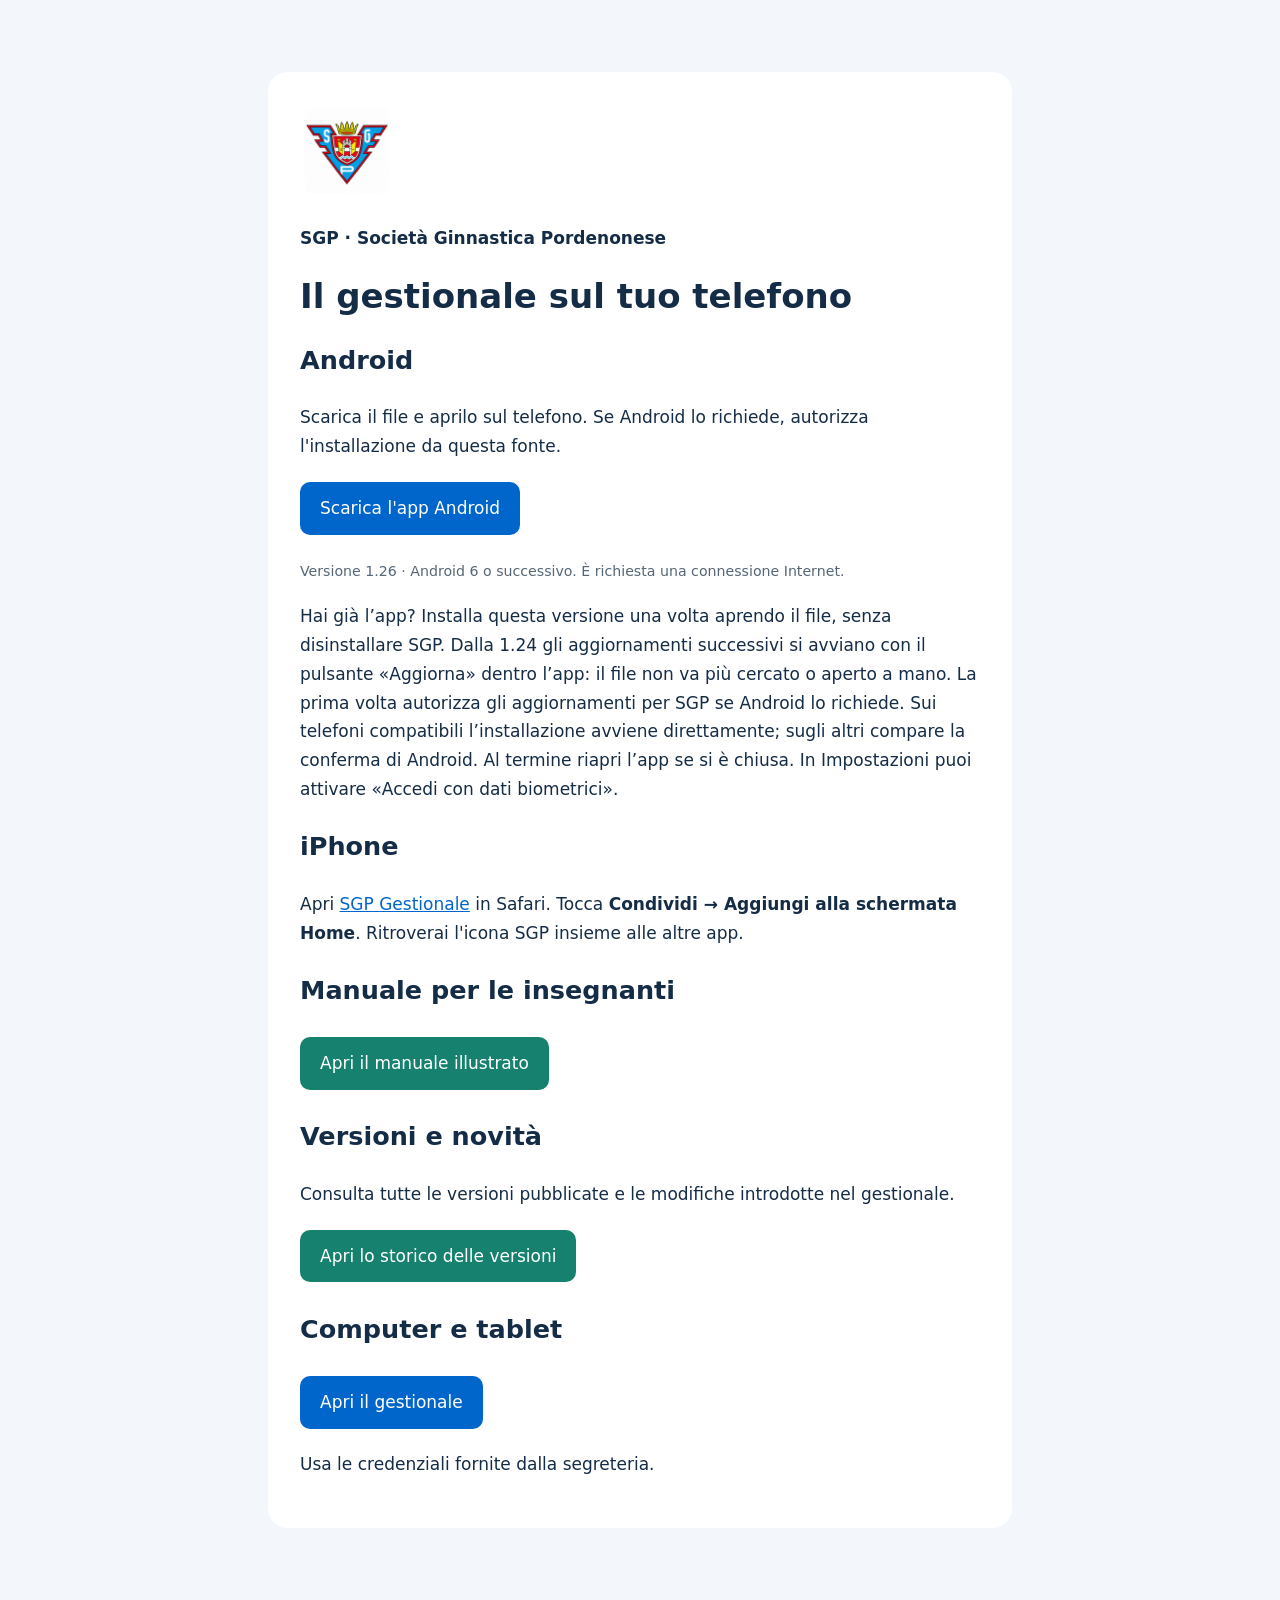
==== commit 595385bf: "Release 1.26: Wix subscribers, balances and booking-only attendance" ====
--- a/installa.html
+++ b/installa.html
@@ -1,2 +1,2 @@
-<!doctype html><html lang="it"><meta charset="utf-8"><meta name="viewport" content="width=device-width,initial-scale=1"><title>Installa SGP Gestionale</title><style>body{font:17px/1.7 system-ui,sans-serif;color:#152c47;background:#f3f6fa;margin:0}main{max-width:680px;margin:8vh auto;padding:32px;background:white;border-radius:20px}.logo{width:94px;height:94px;border-radius:22px;object-fit:contain;background:white}h1{line-height:1.19}a{color:#0066cc}.button{display:inline-block;padding:12px 20px;border-radius:10px;background:#0066cc;color:white;text-decoration:none;margin:4px 5px 4px 0}.secondary{background:#16816e}small{color:#567}</style><main><img class="logo" src="./icon-192.png?v=3" alt="Logo SGP"><p><b>SGP · Società Ginnastica Pordenonese</b></p><h1>Il gestionale sul tuo telefono</h1><h2>Android</h2><p>Scarica il file e aprilo sul telefono. Se Android lo richiede, autorizza l'installazione da questa fonte.</p><a class="button" href="./SGP-Gestionale-Android-1.25.apk" download>Scarica l'app Android</a><p><small>Versione 1.25 · Android 6 o successivo. È richiesta una connessione Internet.</small></p><p>Hai già l’app? Installa questa versione una volta aprendo il file, senza disinstallare SGP. Dalla 1.24 gli aggiornamenti successivi si avviano con il pulsante «Aggiorna» dentro l’app: il file non va più cercato o aperto a mano. La prima volta autorizza gli aggiornamenti per SGP se Android lo richiede. Sui telefoni compatibili l’installazione avviene direttamente; sugli altri compare la conferma di Android. Al termine riapri l’app se si è chiusa. In Impostazioni puoi attivare «Accedi con dati biometrici».</p><h2>iPhone</h2><p>Apri <a href="./">SGP Gestionale</a> in Safari. Tocca <b>Condividi → Aggiungi alla schermata Home</b>. Ritroverai l'icona SGP insieme alle altre app.</p><h2>Manuale per le insegnanti</h2><p><a class="button secondary" href="./Manuale-insegnanti-SGP.pdf">Apri il manuale illustrato</a></p><h2>Versioni e novità</h2><p>Consulta tutte le versioni pubblicate e le modifiche introdotte nel gestionale.</p><p><a class="button secondary" href="./versioni.html">Apri lo storico delle versioni</a></p><h2>Computer e tablet</h2><p><a class="button" href="./">Apri il gestionale</a></p><p>Usa le credenziali fornite dalla segreteria.</p></main></html>
+<!doctype html><html lang="it"><meta charset="utf-8"><meta name="viewport" content="width=device-width,initial-scale=1"><title>Installa SGP Gestionale</title><style>body{font:17px/1.7 system-ui,sans-serif;color:#152c47;background:#f3f6fa;margin:0}main{max-width:680px;margin:8vh auto;padding:32px;background:white;border-radius:20px}.logo{width:94px;height:94px;border-radius:22px;object-fit:contain;background:white}h1{line-height:1.19}a{color:#0066cc}.button{display:inline-block;padding:12px 20px;border-radius:10px;background:#0066cc;color:white;text-decoration:none;margin:4px 5px 4px 0}.secondary{background:#16816e}small{color:#567}</style><main><img class="logo" src="./icon-192.png?v=3" alt="Logo SGP"><p><b>SGP · Società Ginnastica Pordenonese</b></p><h1>Il gestionale sul tuo telefono</h1><h2>Android</h2><p>Scarica il file e aprilo sul telefono. Se Android lo richiede, autorizza l'installazione da questa fonte.</p><a class="button" href="./SGP-Gestionale-Android-1.26.apk" download>Scarica l'app Android</a><p><small>Versione 1.26 · Android 6 o successivo. È richiesta una connessione Internet.</small></p><p>Hai già l’app? Installa questa versione una volta aprendo il file, senza disinstallare SGP. Dalla 1.24 gli aggiornamenti successivi si avviano con il pulsante «Aggiorna» dentro l’app: il file non va più cercato o aperto a mano. La prima volta autorizza gli aggiornamenti per SGP se Android lo richiede. Sui telefoni compatibili l’installazione avviene direttamente; sugli altri compare la conferma di Android. Al termine riapri l’app se si è chiusa. In Impostazioni puoi attivare «Accedi con dati biometrici».</p><h2>iPhone</h2><p>Apri <a href="./">SGP Gestionale</a> in Safari. Tocca <b>Condividi → Aggiungi alla schermata Home</b>. Ritroverai l'icona SGP insieme alle altre app.</p><h2>Manuale per le insegnanti</h2><p><a class="button secondary" href="./Manuale-insegnanti-SGP.pdf">Apri il manuale illustrato</a></p><h2>Versioni e novità</h2><p>Consulta tutte le versioni pubblicate e le modifiche introdotte nel gestionale.</p><p><a class="button secondary" href="./versioni.html">Apri lo storico delle versioni</a></p><h2>Computer e tablet</h2><p><a class="button" href="./">Apri il gestionale</a></p><p>Usa le credenziali fornite dalla segreteria.</p></main></html>
 
